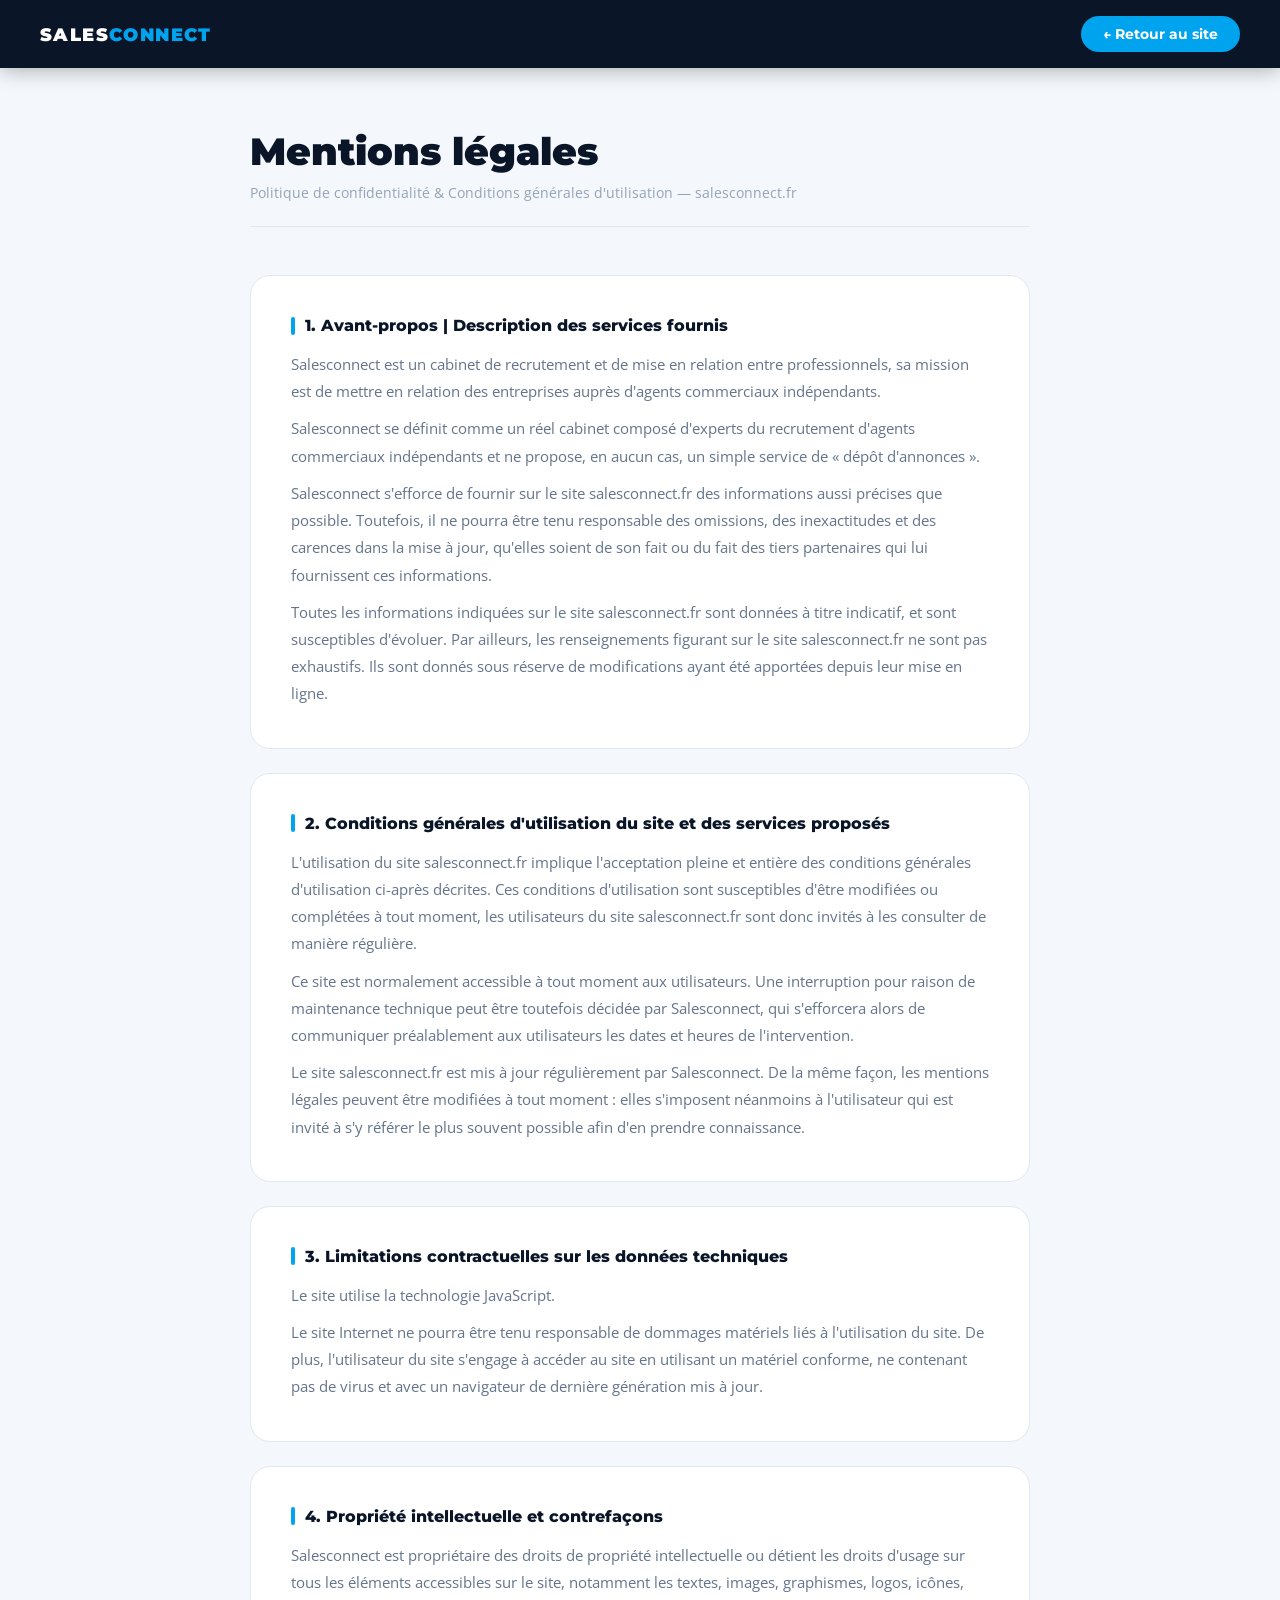
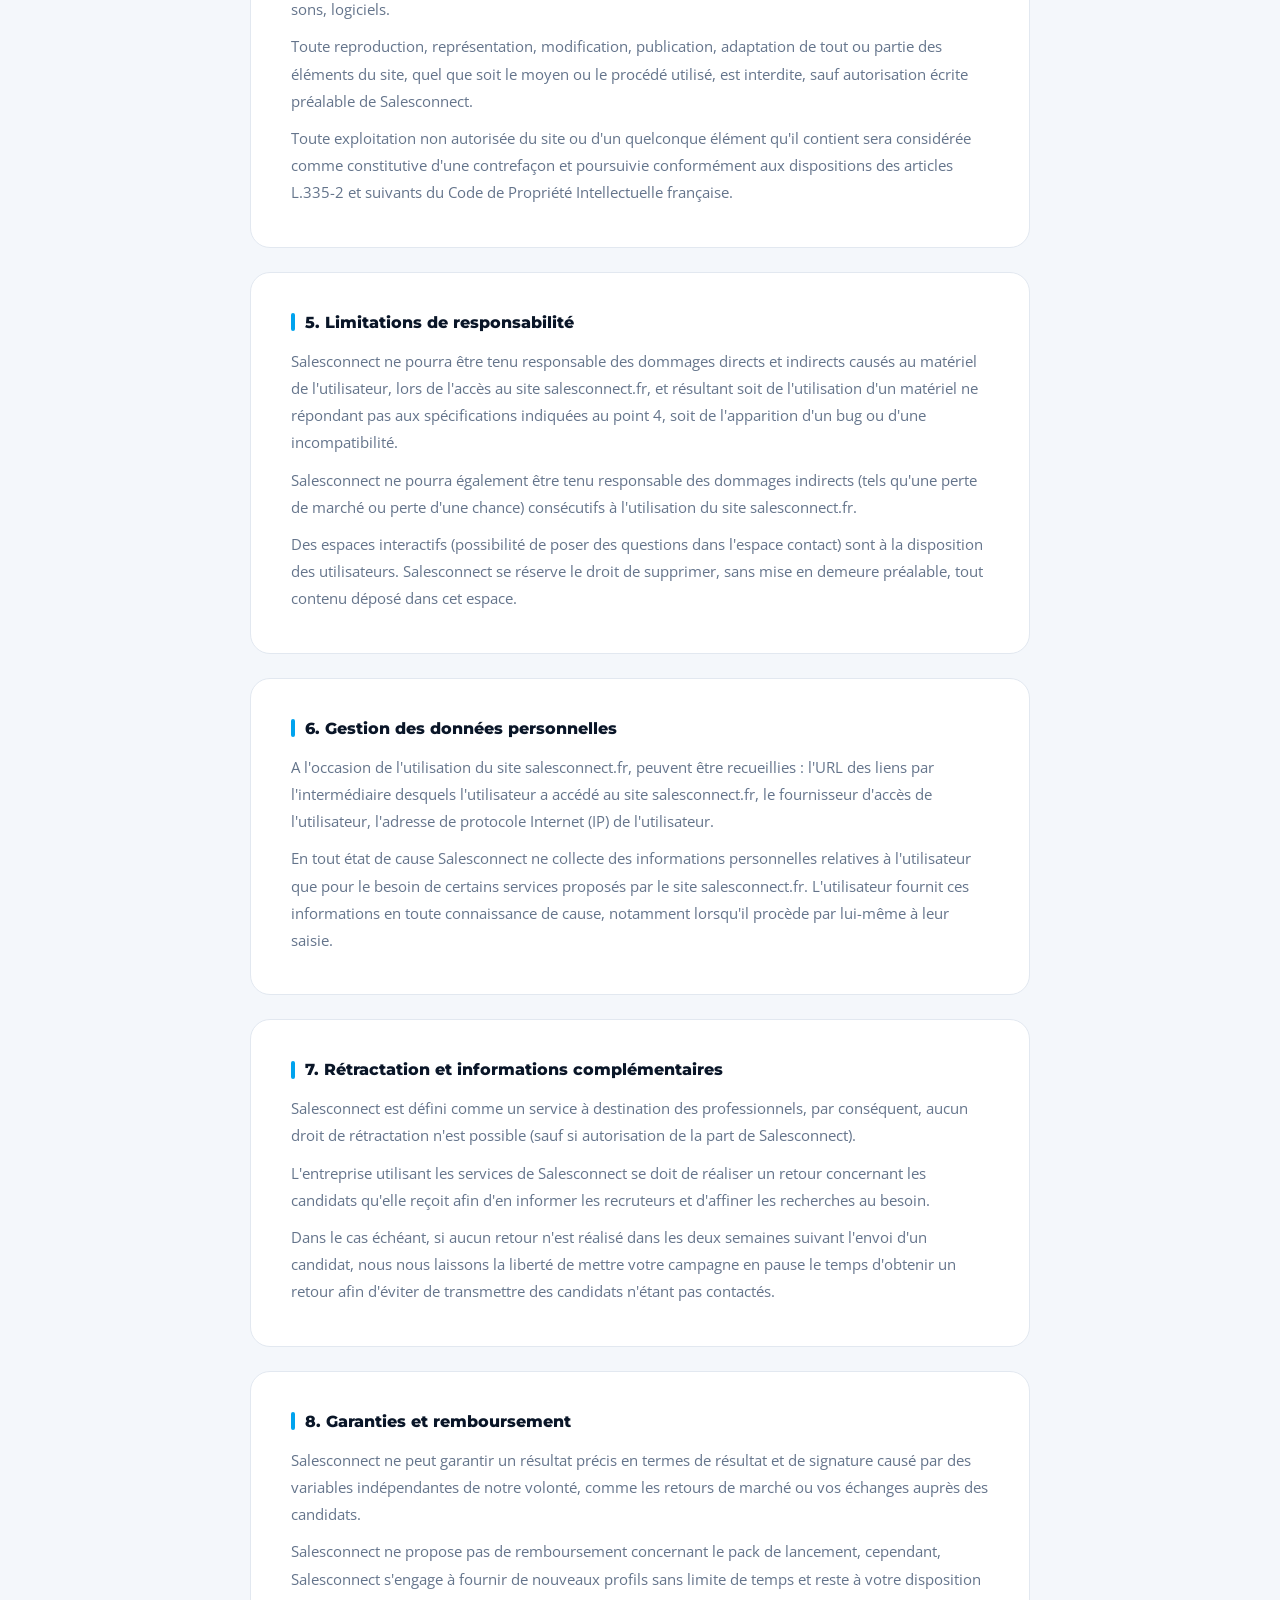
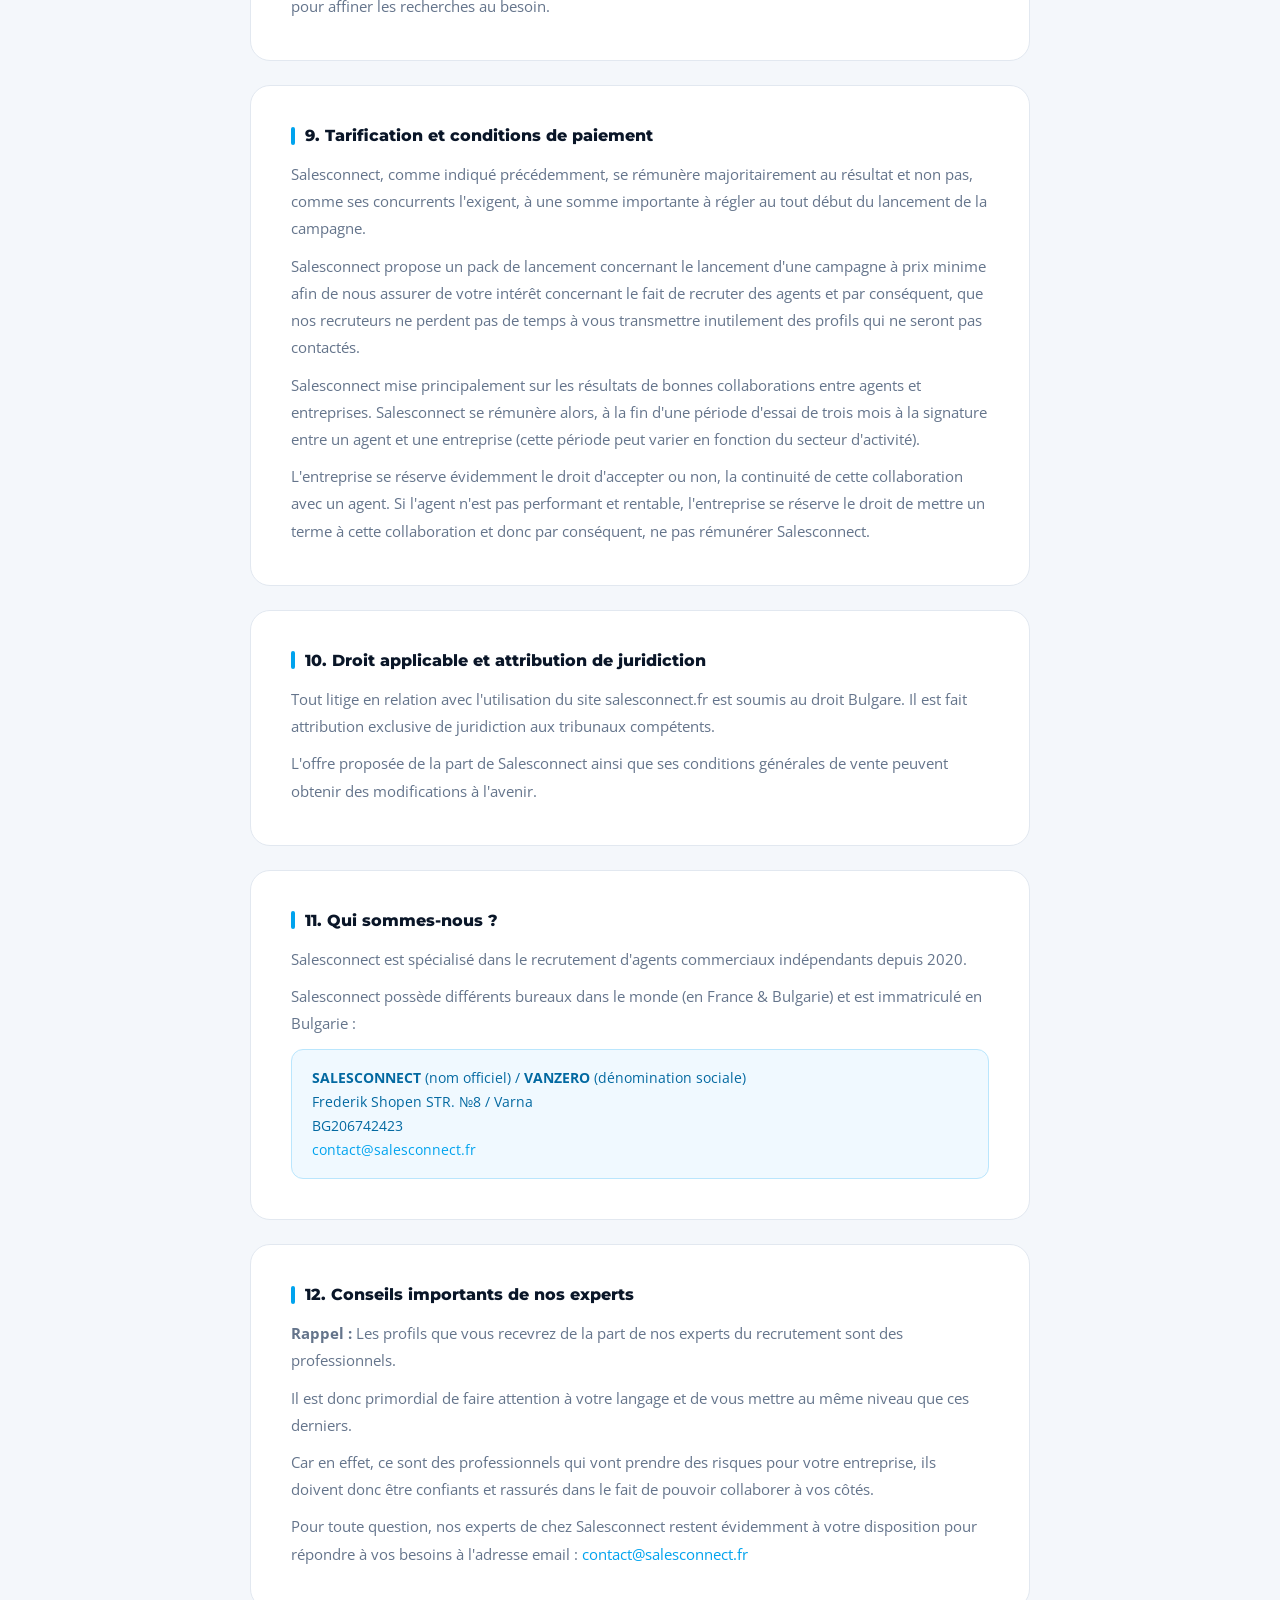
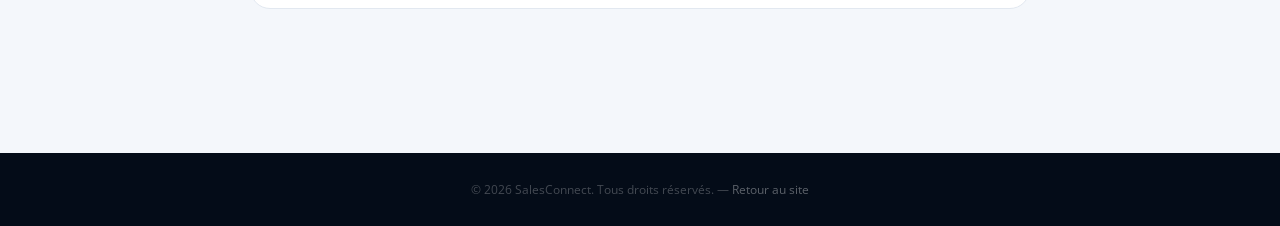
==== mentions-legales.html @ 1258a483 "mise à jour complète" ====
<!DOCTYPE html>
<html lang="fr">
<head>
<meta charset="UTF-8">
<meta name="viewport" content="width=device-width, initial-scale=1.0">
<title>Mentions légales — SalesConnect</title>
<link rel="icon" type="image/png" href="assets/logo.png">
<link href="https://fonts.googleapis.com/css2?family=Montserrat:wght@700;800;900&family=Open+Sans:wght@300;400;600&display=swap" rel="stylesheet">
<style>
*,*::before,*::after{box-sizing:border-box;margin:0;padding:0;}
body{font-family:'Open Sans',sans-serif;color:#1a2035;background:#f4f7fb;min-height:100vh;}
.topbar{background:#0a1628;padding:16px 40px;display:flex;justify-content:space-between;align-items:center;position:sticky;top:0;z-index:100;box-shadow:0 2px 20px rgba(0,0,0,0.3);}
.topbar-logo{font-family:'Montserrat',sans-serif;font-weight:900;font-size:1.1rem;color:white;letter-spacing:0.08em;text-decoration:none;}
.topbar-logo span{color:#00a3ee;}
.topbar-back{background:#00a3ee;color:white;border:none;cursor:pointer;font-family:'Montserrat',sans-serif;font-size:0.85rem;font-weight:700;padding:10px 22px;border-radius:50px;text-decoration:none;display:inline-block;transition:all 0.2s;}
.topbar-back:hover{background:#0082c4;transform:translateY(-1px);}
.container{max-width:860px;margin:0 auto;padding:60px 40px;}
.page-title{font-family:'Montserrat',sans-serif;font-size:2.4rem;font-weight:900;color:#0a1628;margin-bottom:8px;}
.page-sub{font-size:0.9rem;color:#94a3b8;margin-bottom:48px;padding-bottom:24px;border-bottom:1px solid #e2e8f0;}
.card{background:white;border-radius:20px;padding:40px;margin-bottom:24px;border:1px solid #e2e8f0;}
.card h2{font-family:'Montserrat',sans-serif;font-size:1rem;font-weight:800;color:#0a1628;margin-bottom:16px;display:flex;align-items:center;gap:10px;}
.card h2::before{content:'';width:4px;height:18px;background:#00a3ee;border-radius:2px;flex-shrink:0;}
.card p{font-size:0.92rem;color:#64748b;line-height:1.85;margin-bottom:10px;}
.card p:last-child{margin-bottom:0;}
.card a{color:#00a3ee;text-decoration:none;}
.card a:hover{text-decoration:underline;}
.highlight{background:#f0f9ff;border:1px solid #bae6fd;border-radius:12px;padding:16px 20px;margin-top:12px;font-size:0.88rem;color:#0369a1;line-height:1.7;}
footer{background:#040c18;padding:28px 40px;text-align:center;margin-top:60px;}
footer p{font-size:0.78rem;color:rgba(255,255,255,0.25);}
</style>
</head>
<body>

<header class="topbar">
  <a href="index.html" class="topbar-logo">SALES<span>CONNECT</span></a>
  <a href="index.html" class="topbar-back">← Retour au site</a>
</header>

<div class="container">
  <h1 class="page-title">Mentions légales</h1>
  <p class="page-sub">Politique de confidentialité & Conditions générales d'utilisation — salesconnect.fr</p>

  <div class="card">
    <h2>1. Avant-propos | Description des services fournis</h2>
    <p>Salesconnect est un cabinet de recrutement et de mise en relation entre professionnels, sa mission est de mettre en relation des entreprises auprès d'agents commerciaux indépendants.</p>
    <p>Salesconnect se définit comme un réel cabinet composé d'experts du recrutement d'agents commerciaux indépendants et ne propose, en aucun cas, un simple service de « dépôt d'annonces ».</p>
    <p>Salesconnect s'efforce de fournir sur le site salesconnect.fr des informations aussi précises que possible. Toutefois, il ne pourra être tenu responsable des omissions, des inexactitudes et des carences dans la mise à jour, qu'elles soient de son fait ou du fait des tiers partenaires qui lui fournissent ces informations.</p>
    <p>Toutes les informations indiquées sur le site salesconnect.fr sont données à titre indicatif, et sont susceptibles d'évoluer. Par ailleurs, les renseignements figurant sur le site salesconnect.fr ne sont pas exhaustifs. Ils sont donnés sous réserve de modifications ayant été apportées depuis leur mise en ligne.</p>
  </div>

  <div class="card">
    <h2>2. Conditions générales d'utilisation du site et des services proposés</h2>
    <p>L'utilisation du site salesconnect.fr implique l'acceptation pleine et entière des conditions générales d'utilisation ci-après décrites. Ces conditions d'utilisation sont susceptibles d'être modifiées ou complétées à tout moment, les utilisateurs du site salesconnect.fr sont donc invités à les consulter de manière régulière.</p>
    <p>Ce site est normalement accessible à tout moment aux utilisateurs. Une interruption pour raison de maintenance technique peut être toutefois décidée par Salesconnect, qui s'efforcera alors de communiquer préalablement aux utilisateurs les dates et heures de l'intervention.</p>
    <p>Le site salesconnect.fr est mis à jour régulièrement par Salesconnect. De la même façon, les mentions légales peuvent être modifiées à tout moment : elles s'imposent néanmoins à l'utilisateur qui est invité à s'y référer le plus souvent possible afin d'en prendre connaissance.</p>
  </div>

  <div class="card">
    <h2>3. Limitations contractuelles sur les données techniques</h2>
    <p>Le site utilise la technologie JavaScript.</p>
    <p>Le site Internet ne pourra être tenu responsable de dommages matériels liés à l'utilisation du site. De plus, l'utilisateur du site s'engage à accéder au site en utilisant un matériel conforme, ne contenant pas de virus et avec un navigateur de dernière génération mis à jour.</p>
  </div>

  <div class="card">
    <h2>4. Propriété intellectuelle et contrefaçons</h2>
    <p>Salesconnect est propriétaire des droits de propriété intellectuelle ou détient les droits d'usage sur tous les éléments accessibles sur le site, notamment les textes, images, graphismes, logos, icônes, sons, logiciels.</p>
    <p>Toute reproduction, représentation, modification, publication, adaptation de tout ou partie des éléments du site, quel que soit le moyen ou le procédé utilisé, est interdite, sauf autorisation écrite préalable de Salesconnect.</p>
    <p>Toute exploitation non autorisée du site ou d'un quelconque élément qu'il contient sera considérée comme constitutive d'une contrefaçon et poursuivie conformément aux dispositions des articles L.335-2 et suivants du Code de Propriété Intellectuelle française.</p>
  </div>

  <div class="card">
    <h2>5. Limitations de responsabilité</h2>
    <p>Salesconnect ne pourra être tenu responsable des dommages directs et indirects causés au matériel de l'utilisateur, lors de l'accès au site salesconnect.fr, et résultant soit de l'utilisation d'un matériel ne répondant pas aux spécifications indiquées au point 4, soit de l'apparition d'un bug ou d'une incompatibilité.</p>
    <p>Salesconnect ne pourra également être tenu responsable des dommages indirects (tels qu'une perte de marché ou perte d'une chance) consécutifs à l'utilisation du site salesconnect.fr.</p>
    <p>Des espaces interactifs (possibilité de poser des questions dans l'espace contact) sont à la disposition des utilisateurs. Salesconnect se réserve le droit de supprimer, sans mise en demeure préalable, tout contenu déposé dans cet espace.</p>
  </div>

  <div class="card">
    <h2>6. Gestion des données personnelles</h2>
    <p>A l'occasion de l'utilisation du site salesconnect.fr, peuvent être recueillies : l'URL des liens par l'intermédiaire desquels l'utilisateur a accédé au site salesconnect.fr, le fournisseur d'accès de l'utilisateur, l'adresse de protocole Internet (IP) de l'utilisateur.</p>
    <p>En tout état de cause Salesconnect ne collecte des informations personnelles relatives à l'utilisateur que pour le besoin de certains services proposés par le site salesconnect.fr. L'utilisateur fournit ces informations en toute connaissance de cause, notamment lorsqu'il procède par lui-même à leur saisie.</p>
  </div>

  <div class="card">
    <h2>7. Rétractation et informations complémentaires</h2>
    <p>Salesconnect est défini comme un service à destination des professionnels, par conséquent, aucun droit de rétractation n'est possible (sauf si autorisation de la part de Salesconnect).</p>
    <p>L'entreprise utilisant les services de Salesconnect se doit de réaliser un retour concernant les candidats qu'elle reçoit afin d'en informer les recruteurs et d'affiner les recherches au besoin.</p>
    <p>Dans le cas échéant, si aucun retour n'est réalisé dans les deux semaines suivant l'envoi d'un candidat, nous nous laissons la liberté de mettre votre campagne en pause le temps d'obtenir un retour afin d'éviter de transmettre des candidats n'étant pas contactés.</p>
  </div>

  <div class="card">
    <h2>8. Garanties et remboursement</h2>
    <p>Salesconnect ne peut garantir un résultat précis en termes de résultat et de signature causé par des variables indépendantes de notre volonté, comme les retours de marché ou vos échanges auprès des candidats.</p>
    <p>Salesconnect ne propose pas de remboursement concernant le pack de lancement, cependant, Salesconnect s'engage à fournir de nouveaux profils sans limite de temps et reste à votre disposition pour affiner les recherches au besoin.</p>
  </div>

  <div class="card">
    <h2>9. Tarification et conditions de paiement</h2>
    <p>Salesconnect, comme indiqué précédemment, se rémunère majoritairement au résultat et non pas, comme ses concurrents l'exigent, à une somme importante à régler au tout début du lancement de la campagne.</p>
    <p>Salesconnect propose un pack de lancement concernant le lancement d'une campagne à prix minime afin de nous assurer de votre intérêt concernant le fait de recruter des agents et par conséquent, que nos recruteurs ne perdent pas de temps à vous transmettre inutilement des profils qui ne seront pas contactés.</p>
    <p>Salesconnect mise principalement sur les résultats de bonnes collaborations entre agents et entreprises. Salesconnect se rémunère alors, à la fin d'une période d'essai de trois mois à la signature entre un agent et une entreprise (cette période peut varier en fonction du secteur d'activité).</p>
    <p>L'entreprise se réserve évidemment le droit d'accepter ou non, la continuité de cette collaboration avec un agent. Si l'agent n'est pas performant et rentable, l'entreprise se réserve le droit de mettre un terme à cette collaboration et donc par conséquent, ne pas rémunérer Salesconnect.</p>
  </div>

  <div class="card">
    <h2>10. Droit applicable et attribution de juridiction</h2>
    <p>Tout litige en relation avec l'utilisation du site salesconnect.fr est soumis au droit Bulgare. Il est fait attribution exclusive de juridiction aux tribunaux compétents.</p>
    <p>L'offre proposée de la part de Salesconnect ainsi que ses conditions générales de vente peuvent obtenir des modifications à l'avenir.</p>
  </div>

  <div class="card">
    <h2>11. Qui sommes-nous ?</h2>
    <p>Salesconnect est spécialisé dans le recrutement d'agents commerciaux indépendants depuis 2020.</p>
    <p>Salesconnect possède différents bureaux dans le monde (en France & Bulgarie) et est immatriculé en Bulgarie :</p>
    <div class="highlight">
      <strong>SALESCONNECT</strong> (nom officiel) / <strong>VANZERO</strong> (dénomination sociale)<br>
      Frederik Shopen STR. №8 / Varna<br>
      BG206742423<br>
      <a href="mailto:contact@salesconnect.fr">contact@salesconnect.fr</a>
    </div>
  </div>

  <div class="card">
    <h2>12. Conseils importants de nos experts</h2>
    <p><strong>Rappel :</strong> Les profils que vous recevrez de la part de nos experts du recrutement sont des professionnels.</p>
    <p>Il est donc primordial de faire attention à votre langage et de vous mettre au même niveau que ces derniers.</p>
    <p>Car en effet, ce sont des professionnels qui vont prendre des risques pour votre entreprise, ils doivent donc être confiants et rassurés dans le fait de pouvoir collaborer à vos côtés.</p>
    <p>Pour toute question, nos experts de chez Salesconnect restent évidemment à votre disposition pour répondre à vos besoins à l'adresse email : <a href="mailto:contact@salesconnect.fr">contact@salesconnect.fr</a></p>
  </div>

</div>

<footer>
  <p>© 2026 SalesConnect. Tous droits réservés. — <a href="index.html" style="color:rgba(255,255,255,0.35);text-decoration:none">Retour au site</a></p>
</footer>

</body>
</html>
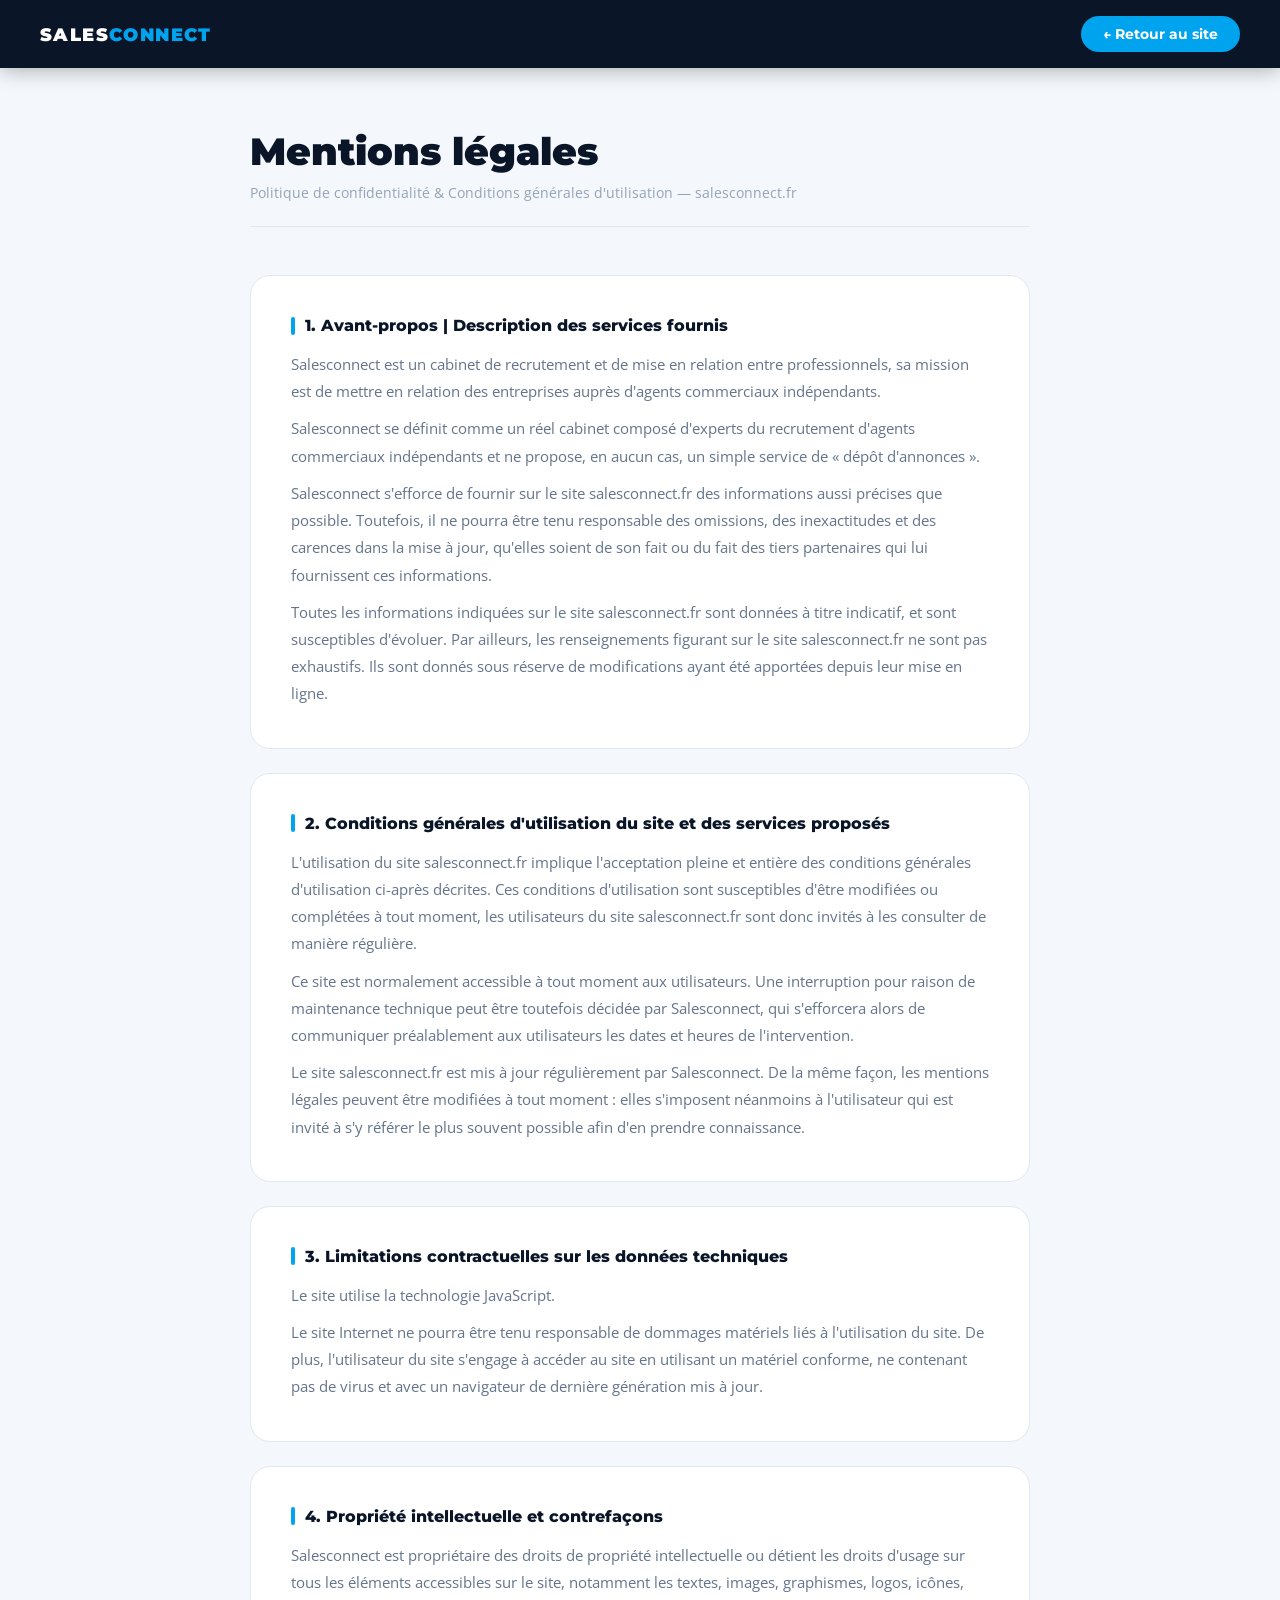
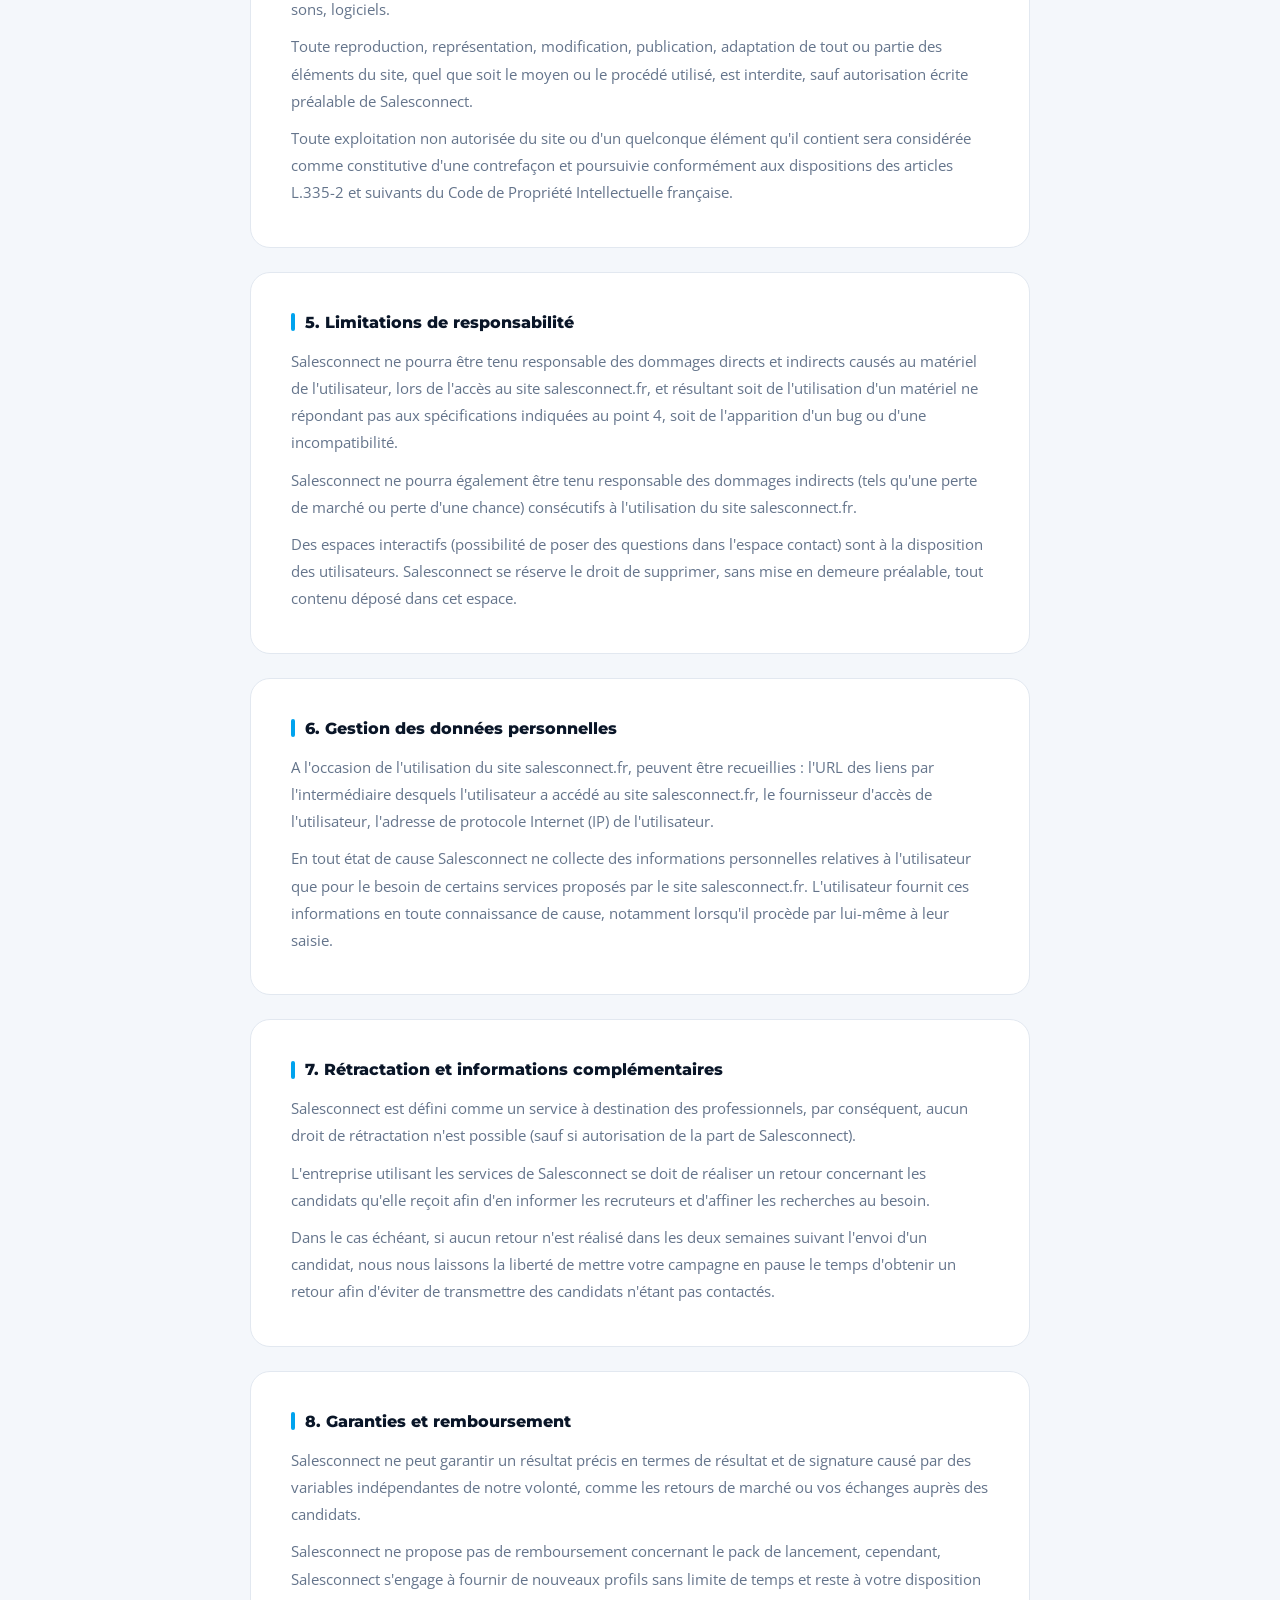
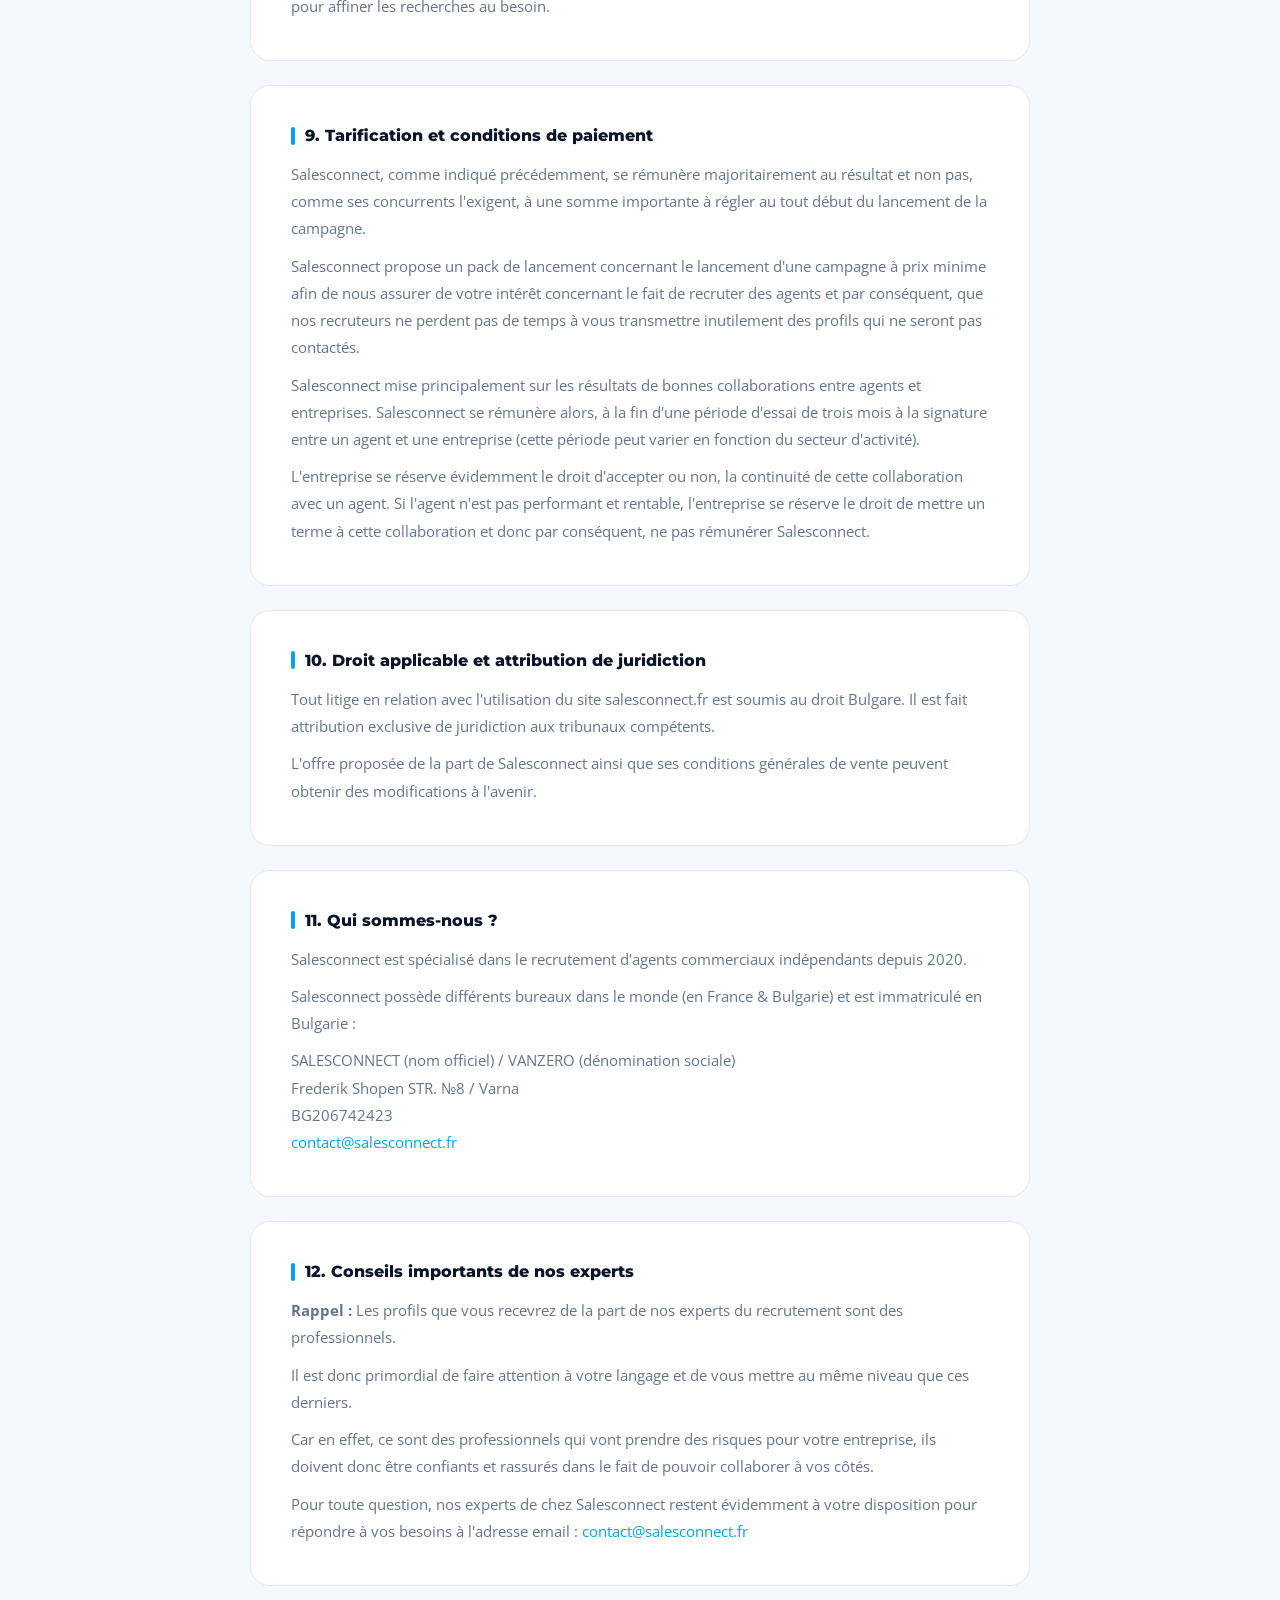
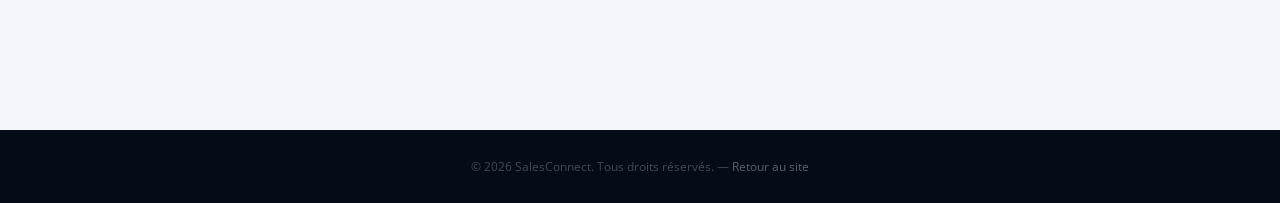
==== commit f1ef9b63: "mise à jour complète et correctif" ====
--- a/mentions-legales.html
+++ b/mentions-legales.html
@@ -112,12 +112,10 @@
     <h2>11. Qui sommes-nous ?</h2>
     <p>Salesconnect est spécialisé dans le recrutement d'agents commerciaux indépendants depuis 2020.</p>
     <p>Salesconnect possède différents bureaux dans le monde (en France & Bulgarie) et est immatriculé en Bulgarie :</p>
-    <div class="highlight">
-      <strong>SALESCONNECT</strong> (nom officiel) / <strong>VANZERO</strong> (dénomination sociale)<br>
-      Frederik Shopen STR. №8 / Varna<br>
-      BG206742423<br>
-      <a href="mailto:contact@salesconnect.fr">contact@salesconnect.fr</a>
-    </div>
+  <p>SALESCONNECT (nom officiel) / VANZERO (dénomination sociale)<br>
+    Frederik Shopen STR. №8 / Varna<br>
+    BG206742423<br>
+    <a href="mailto:contact@salesconnect.fr">contact@salesconnect.fr</a></p>
   </div>
 
   <div class="card">
